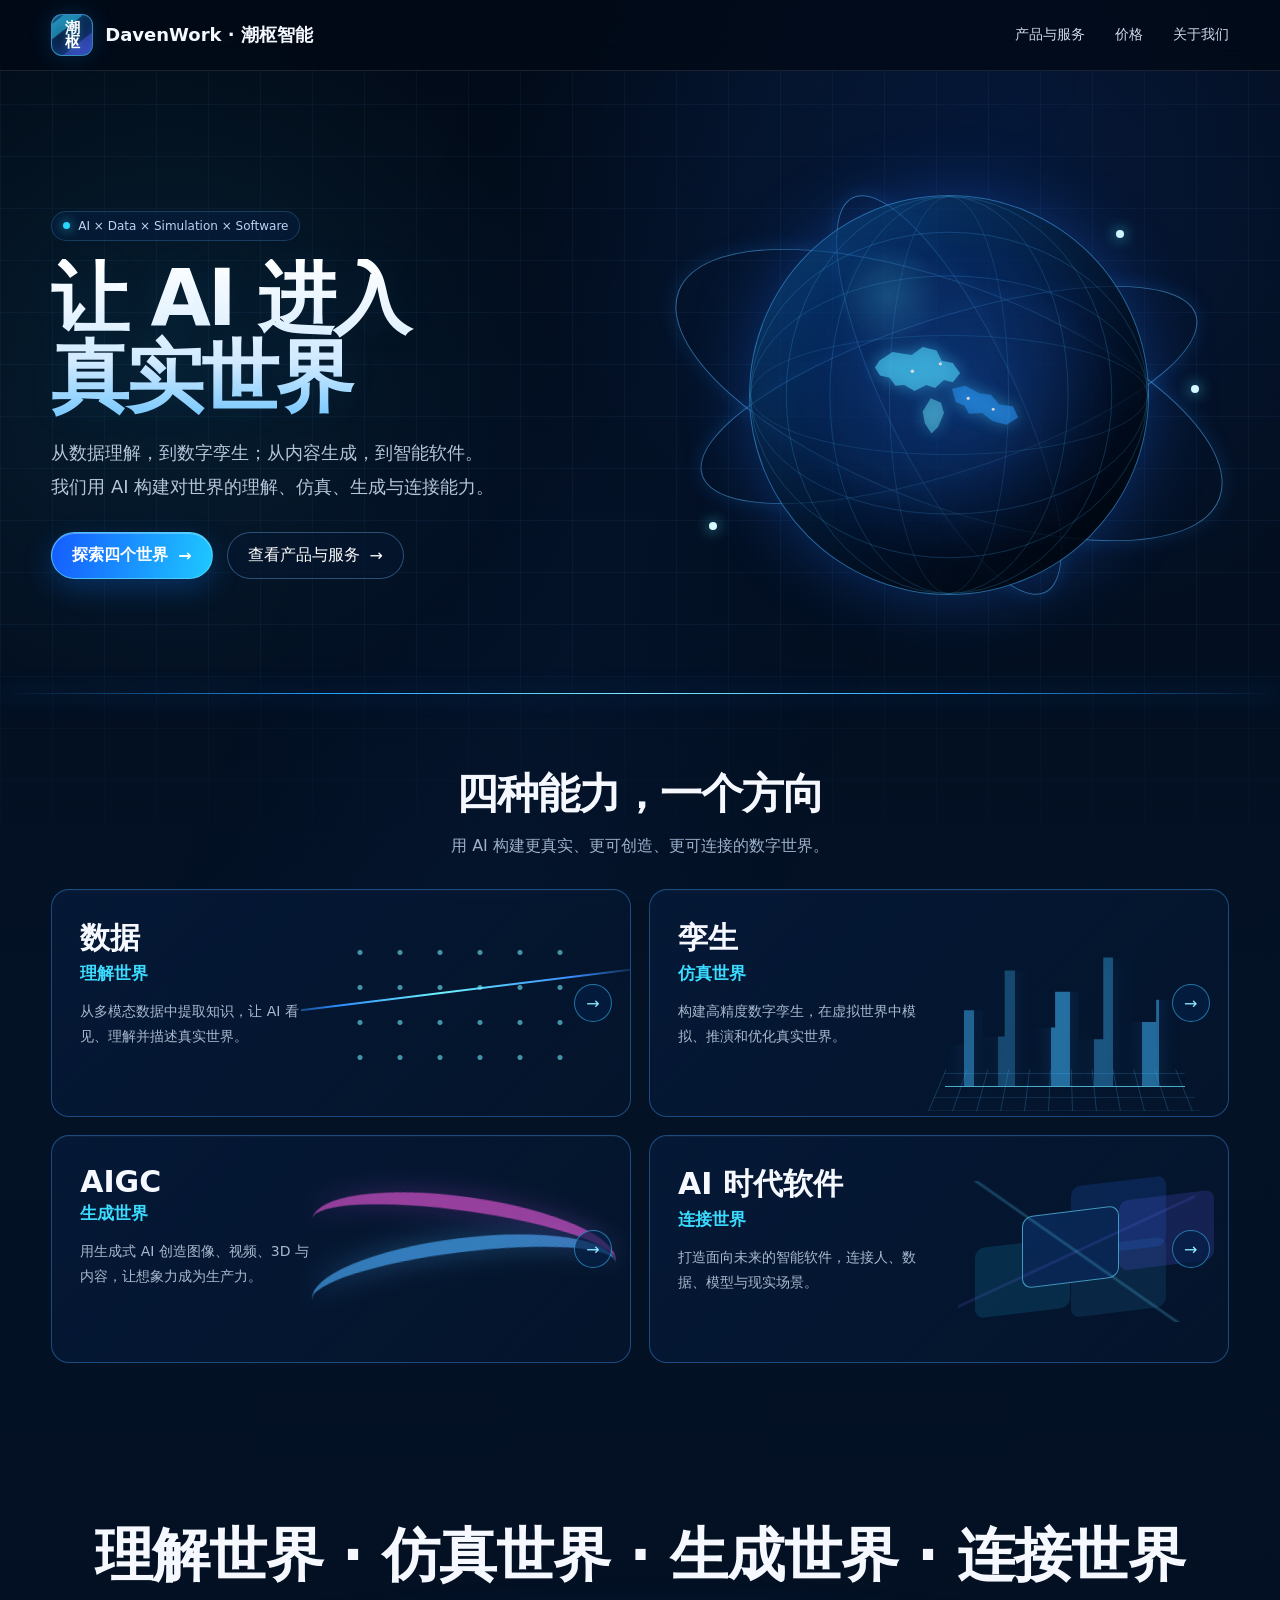
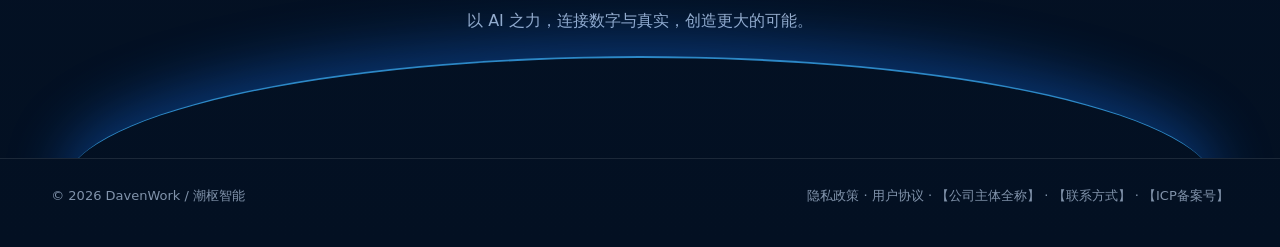
==== index.html @ 5b587795 "Initial site deploy" ====
<!doctype html>
<html lang="zh-CN">
<head>
<meta charset="utf-8">
<meta name="viewport" content="width=device-width,initial-scale=1">
<meta name="description" content="数据理解、数字孪生、AIGC 与 AI 时代软件。">
<title>DavenWork · 潮枢智能｜让 AI 进入真实世界</title>
<link rel="stylesheet" href="assets/style.css">
<link rel="icon" href="assets/favicon.svg" type="image/svg+xml"></head>
<body>
<header class="topbar">
  <div class="container nav">
    <a class="brand" href="index.html" aria-label="DavenWork 潮枢智能首页">
      <div class="brand-icon" aria-hidden="true"><span>潮</span><span>枢</span></div>
      <div class="brand-name">DavenWork · 潮枢智能</div>
    </a>
    <nav class="navlinks"><a class="" href="products.html">产品与服务</a><a class="" href="pricing.html">价格</a><a class="" href="about.html">关于我们</a></nav>
    <button class="mobile-menu" data-menu aria-label="打开菜单">☰</button>
  </div>
</header>

<main>
  <section class="container hero">
    <div class="hero-copy">
      <div class="badge"><span class="badge-dot"></span> AI × Data × Simulation × Software</div>
      <h1>让 AI 进入<br>真实世界</h1>
      <p>
        从数据理解，到数字孪生；从内容生成，到智能软件。<br>
        我们用 AI 构建对世界的理解、仿真、生成与连接能力。
      </p>
      <div class="hero-actions">
        <a class="btn primary" href="#worlds" data-scroll>探索四个世界 <span>→</span></a>
        <a class="btn" href="products.html">查看产品与服务 <span>→</span></a>
      </div>
    </div>

    <div class="hero-art" aria-hidden="true">
      <div class="globe-wrap">
        <div class="globe-glow"></div>
        <div class="orbit o1"></div><div class="orbit o2"></div><div class="orbit o3"></div>
        <div class="satellite s1"></div><div class="satellite s2"></div><div class="satellite s3"></div>
        <div class="globe">
          <span class="lat"></span><span class="lat"></span><span class="lat"></span>
          <span class="lon"></span><span class="lon"></span><span class="lon"></span>
          <svg class="land" viewBox="0 0 260 180" fill="none">
            <path d="M29 55L47 43L73 47L88 36L107 41L114 55L129 58L139 72L129 84L117 81L105 92L93 88L77 96L63 88L51 89L43 78L30 75L23 64Z" fill="#50D9FF" fill-opacity=".72"/>
            <path d="M128 93L146 89L165 99L181 101L192 114L211 117L218 132L202 142L183 137L169 126L151 127L145 116L133 111Z" fill="#2B9CFF" fill-opacity=".65"/>
            <path d="M99 106L113 112L117 126L109 145L100 154L91 140L88 124Z" fill="#6CE9FF" fill-opacity=".55"/>
            <circle cx="74" cy="69" r="2.4" fill="white"/><circle cx="112" cy="59" r="2.2" fill="white"/>
            <circle cx="150" cy="106" r="2.2" fill="white"/><circle cx="184" cy="121" r="2" fill="white"/>
          </svg>
        </div>
      </div>
    </div>
  </section>

  <div class="horizon"></div>

  <section id="worlds" class="container section">
    <div class="section-title">
      <h2>四种能力，一个方向</h2>
      <p>用 AI 构建更真实、更可创造、更可连接的数字世界。</p>
    </div>
    <div class="world-grid">
      <article class="world-card">
        <h3>数据</h3><div class="sub">理解世界</div>
        <p>从多模态数据中提取知识，让 AI 看见、理解并描述真实世界。</p>
        <div class="art data-lines"></div><div class="arrow-circle">→</div>
      </article>
      <article class="world-card">
        <h3>孪生</h3><div class="sub">仿真世界</div>
        <p>构建高精度数字孪生，在虚拟世界中模拟、推演和优化真实世界。</p>
        <div class="art twin-city"></div><div class="arrow-circle">→</div>
      </article>
      <article class="world-card">
        <h3>AIGC</h3><div class="sub">生成世界</div>
        <p>用生成式 AI 创造图像、视频、3D 与内容，让想象力成为生产力。</p>
        <div class="art gen-wave"></div><div class="arrow-circle">→</div>
      </article>
      <article class="world-card">
        <h3>AI 时代软件</h3><div class="sub">连接世界</div>
        <p>打造面向未来的智能软件，连接人、数据、模型与现实场景。</p>
        <div class="art soft-panels"></div><div class="arrow-circle">→</div>
      </article>
    </div>
  </section>

  <section class="closing">
    <div class="container">
      <h2>理解世界 · 仿真世界 · 生成世界 · 连接世界</h2>
      <p>以 AI 之力，连接数字与真实，创造更大的可能。</p>
    </div>
  </section>
</main>

<footer class="footer">
  <div class="container footer-row">
    <div>© 2026 DavenWork / 潮枢智能</div>
    <div>
      <a href="legal/privacy.html">隐私政策</a> ·
      <a href="legal/terms.html">用户协议</a> ·
      【公司主体全称】 · 【联系方式】 · 【ICP备案号】
    </div>
  </div>
</footer>
<script src="assets/app.js"></script>
</body></html>
---- assets/style.css ----
:root{
  --bg:#031022;
  --bg2:#06162c;
  --panel:rgba(7,25,52,.74);
  --panel2:rgba(10,34,68,.70);
  --line:rgba(99,184,255,.22);
  --line2:rgba(255,255,255,.10);
  --text:#f5f9ff;
  --muted:#9db0ca;
  --cyan:#29d8ff;
  --blue:#2477ff;
  --blue2:#0f4fd8;
  --violet:#8a6cff;
  --pink:#ff77d8;
  --green:#58e8b5;
  --shadow:0 22px 70px rgba(0,0,0,.32);
  --radius:22px;
}
*{box-sizing:border-box}
html{scroll-behavior:smooth}
body{
  margin:0;
  color:var(--text);
  font-family:Inter,system-ui,-apple-system,BlinkMacSystemFont,"Segoe UI","PingFang SC","Microsoft YaHei","Noto Sans CJK SC",sans-serif;
  background:
    radial-gradient(circle at 80% 8%,rgba(30,101,255,.13),transparent 25%),
    radial-gradient(circle at 13% 19%,rgba(41,216,255,.08),transparent 20%),
    linear-gradient(180deg,#020b18 0%,#041226 55%,#031022 100%);
  min-height:100vh;
}
body::before{
  content:"";
  position:fixed; inset:0; z-index:-2; pointer-events:none;
  background-image:
    linear-gradient(rgba(95,165,255,.055) 1px,transparent 1px),
    linear-gradient(90deg,rgba(95,165,255,.055) 1px,transparent 1px);
  background-size:52px 52px;
  mask-image:linear-gradient(to bottom,black 0 70%,transparent 100%);
}
body::after{
  content:""; position:fixed; inset:0; z-index:-1; pointer-events:none;
  background:linear-gradient(110deg,transparent 30%,rgba(37,115,255,.035) 50%,transparent 70%);
}
a{color:inherit;text-decoration:none}
button,input,select{font:inherit}
.container{width:min(1220px,92vw);margin:auto}
.topbar{
  position:sticky;top:0;z-index:60;
  background:rgba(2,9,22,.78);
  border-bottom:1px solid var(--line2);
  backdrop-filter:blur(16px);
}
.nav{
  height:70px;display:flex;align-items:center;justify-content:space-between;gap:24px;
}
.brand{display:flex;align-items:center;gap:12px;min-width:0}
.brand-icon{
  width:42px;height:42px;border-radius:11px;
  position:relative;display:flex;flex-direction:column;align-items:center;justify-content:center;
  border:1px solid rgba(82,205,255,.58);
  background:
    linear-gradient(145deg,rgba(62,208,255,.32),transparent 40%),
    linear-gradient(325deg,rgba(69,85,255,.42),transparent 50%),
    #071b3f;
  box-shadow:inset 0 0 20px rgba(34,160,255,.24),0 0 22px rgba(21,154,255,.20);
  overflow:hidden;
}
.brand-icon::before{
  content:"";position:absolute;width:52px;height:12px;left:-20px;top:6px;
  background:rgba(47,220,255,.45);transform:rotate(-38deg);filter:blur(.2px);
}
.brand-icon::after{
  content:"";position:absolute;width:55px;height:13px;right:-24px;bottom:5px;
  background:rgba(91,99,255,.40);transform:rotate(-38deg);
}
.brand-icon span{
  position:relative;z-index:2;line-height:.93;
  font-size:15px;font-weight:900;
  font-family:"Microsoft YaHei","PingFang SC","Noto Sans CJK SC",sans-serif;
  color:white;text-shadow:0 0 9px rgba(80,210,255,.5);
}
.brand-name{font-weight:850;font-size:18px;white-space:nowrap}
.navlinks{display:flex;align-items:center;gap:30px;color:#cfdaeb;font-size:14px}
.navlinks a{transition:.2s}
.navlinks a:hover,.navlinks a.active{color:white}
.mobile-menu{display:none;background:none;border:0;color:white;font-size:24px;cursor:pointer}
.btn{
  border:1px solid rgba(125,190,255,.35);
  color:white;padding:12px 20px;border-radius:999px;
  background:rgba(5,22,50,.50);cursor:pointer;display:inline-flex;align-items:center;gap:10px;
  transition:.25s;justify-content:center;
}
.btn:hover{transform:translateY(-2px);border-color:rgba(88,209,255,.7)}
.btn.primary{
  background:linear-gradient(100deg,#155cff,#1ec8ff);
  border-color:rgba(92,221,255,.72);
  box-shadow:0 10px 28px rgba(20,118,255,.27),inset 0 1px rgba(255,255,255,.30);
  font-weight:760;
}
.btn.small{padding:9px 15px;font-size:13px}
.btn.disabled{opacity:.55;cursor:not-allowed;pointer-events:none}
.badge{
  display:inline-flex;align-items:center;gap:8px;padding:7px 11px;border-radius:999px;
  border:1px solid var(--line);background:rgba(7,30,63,.56);color:#bcd3f4;font-size:12px;
}
.badge-dot{width:7px;height:7px;background:var(--cyan);border-radius:50%;box-shadow:0 0 12px var(--cyan)}
.hero{
  min-height:620px;display:grid;grid-template-columns:1.02fr .98fr;align-items:center;
  gap:36px;padding:74px 0 48px;position:relative;
}
.hero-copy h1{
  margin:18px 0 18px;
  font-size:clamp(52px,6.1vw,86px);line-height:1.02;letter-spacing:-3px;
  background:linear-gradient(180deg,#fff 5%,#d7edff 65%,#77c9ff 100%);
  -webkit-background-clip:text;background-clip:text;color:transparent;
  text-shadow:0 0 40px rgba(61,165,255,.08);
}
.hero-copy p{color:#b7c5da;font-size:18px;line-height:1.9;margin:0;max-width:690px}
.hero-actions{display:flex;gap:14px;flex-wrap:wrap;margin-top:28px}
.hero-art{position:relative;height:500px;display:flex;align-items:center;justify-content:center}
.globe-wrap{position:relative;width:min(500px,44vw);aspect-ratio:1}
.globe-glow{
  position:absolute;inset:4%;border-radius:50%;
  background:radial-gradient(circle,rgba(31,139,255,.28),rgba(31,139,255,.02) 58%,transparent 70%);
  filter:blur(18px);
}
.globe{
  position:absolute;inset:10%;border-radius:50%;
  border:1px solid rgba(72,182,255,.5);
  background:
    radial-gradient(circle at 35% 25%,rgba(85,221,255,.20),transparent 13%),
    radial-gradient(circle at 55% 50%,rgba(31,92,211,.22),transparent 56%),
    linear-gradient(135deg,rgba(12,68,153,.5),rgba(2,11,31,.78));
  box-shadow:inset -38px -50px 90px rgba(0,0,0,.6),inset 20px 20px 65px rgba(38,192,255,.12),0 0 70px rgba(33,111,255,.30);
  overflow:hidden;
}
.globe .lat,.globe .lon{position:absolute;inset:0;border:1px solid rgba(74,189,255,.23);border-radius:50%}
.globe .lat:nth-child(1){transform:scaleY(.30)}
.globe .lat:nth-child(2){transform:scaleY(.60)}
.globe .lat:nth-child(3){transform:scaleY(.82)}
.globe .lon:nth-child(4){transform:scaleX(.30)}
.globe .lon:nth-child(5){transform:scaleX(.60)}
.globe .lon:nth-child(6){transform:scaleX(.82)}
.globe .land{
  position:absolute;left:27%;top:27%;width:48%;height:42%;
  opacity:.82;filter:drop-shadow(0 0 8px rgba(66,203,255,.8));
}
.orbit{
  position:absolute;left:50%;top:50%;border:1px solid rgba(91,190,255,.50);border-radius:50%;
  transform:translate(-50%,-50%) rotate(-18deg);box-shadow:0 0 20px rgba(45,148,255,.17);
}
.orbit.o1{width:104%;height:31%}
.orbit.o2{width:116%;height:44%;transform:translate(-50%,-50%) rotate(21deg)}
.orbit.o3{width:88%;height:26%;transform:translate(-50%,-50%) rotate(64deg)}
.satellite{position:absolute;width:8px;height:8px;border-radius:50%;background:#d8fbff;box-shadow:0 0 14px #4ce3ff}
.s1{top:17%;right:15%}.s2{bottom:23%;left:2%}.s3{top:48%;right:0}
.horizon{
  height:1px;background:linear-gradient(90deg,transparent,#219cff 25%,#7feaff 50%,#219cff 75%,transparent);
  box-shadow:0 0 22px #1478ff;
}
.section{padding:72px 0}
.section-title{text-align:center;margin-bottom:30px}
.section-title h2{font-size:42px;margin:0 0 10px;letter-spacing:-1.2px}
.section-title p{margin:0;color:var(--muted);line-height:1.7}
.world-grid{display:grid;grid-template-columns:1fr 1fr;gap:18px}
.world-card{
  min-height:228px;border:1px solid rgba(66,164,255,.38);border-radius:18px;overflow:hidden;
  background:linear-gradient(135deg,rgba(5,25,55,.94),rgba(5,21,45,.75));
  position:relative;padding:28px;box-shadow:inset 0 1px rgba(255,255,255,.03);transition:.28s;
}
.world-card:hover{transform:translateY(-5px);box-shadow:var(--shadow);border-color:rgba(61,201,255,.65)}
.world-card h3{font-size:30px;margin:0 0 3px}
.world-card .sub{font-size:17px;color:#3bdcff;font-weight:760}
.world-card p{color:#a9b9ce;max-width:46%;line-height:1.75;font-size:14px}
.world-card .art{position:absolute;right:0;top:0;width:57%;height:100%;overflow:hidden}
.arrow-circle{
  position:absolute;right:18px;top:50%;transform:translateY(-50%);width:38px;height:38px;border-radius:50%;
  border:1px solid rgba(60,194,255,.55);display:flex;align-items:center;justify-content:center;color:#8deaff;
  background:rgba(4,32,69,.65);z-index:3;
}
.data-lines::before{
  content:"";position:absolute;left:-10%;right:-5%;top:44%;height:2px;
  background:linear-gradient(90deg,transparent,#2e8cff 18%,#6df5ff 45%,#3a8fff 80%,transparent);
  box-shadow:
    0 -24px 0 -1px rgba(31,119,255,.32),
    0 24px 0 -1px rgba(70,213,255,.27),
    0 -52px 0 -1px rgba(41,101,255,.18),
    0 52px 0 -1px rgba(41,101,255,.18);
  transform:rotate(-7deg);
}
.data-lines::after{
  content:"";position:absolute;inset:20% 12%;
  background-image:radial-gradient(circle,#74efff 0 2px,transparent 3px);
  background-size:40px 35px;opacity:.58;
}
.twin-city{perspective:500px}
.twin-city::before{
  content:"";position:absolute;left:14%;right:13%;bottom:13%;height:58%;
  background:
    linear-gradient(90deg,transparent 0 8%,rgba(64,186,255,.45) 8% 12%,transparent 12% 22%,rgba(64,186,255,.28) 22% 29%,transparent 29% 44%,rgba(64,186,255,.50) 44% 52%,transparent 52% 62%,rgba(64,186,255,.35) 62% 70%,transparent 70% 82%,rgba(64,186,255,.48) 82% 89%,transparent 89%);
  clip-path:polygon(0 100%,0 68%,8% 68%,8% 42%,16% 42%,16% 62%,25% 62%,25% 12%,36% 12%,36% 55%,46% 55%,46% 28%,56% 28%,56% 64%,66% 64%,66% 2%,78% 2%,78% 51%,88% 51%,88% 34%,100% 34%,100% 100%);
  border-bottom:1px solid #66dfff;filter:drop-shadow(0 0 10px rgba(55,161,255,.32));
}
.twin-city::after{
  content:"";position:absolute;left:9%;right:8%;bottom:2%;height:36%;
  background:
    repeating-linear-gradient(90deg,rgba(70,185,255,.22) 0 1px,transparent 1px 24px),
    repeating-linear-gradient(0deg,rgba(70,185,255,.20) 0 1px,transparent 1px 24px);
  transform:rotateX(67deg);transform-origin:bottom;
}
.gen-wave::before,.gen-wave::after{
  content:"";position:absolute;left:3%;right:4%;top:45%;height:32%;
  border-radius:50%;
  border-top:14px solid rgba(76,174,255,.62);
  filter:drop-shadow(0 0 13px rgba(79,178,255,.6));
  transform:rotate(-7deg);
}
.gen-wave::after{
  top:27%;border-top-color:rgba(240,91,222,.58);transform:rotate(8deg);
  filter:drop-shadow(0 0 12px rgba(218,87,255,.45));
}
.soft-panels::before{
  content:"";position:absolute;width:95px;height:70px;right:33%;top:33%;
  border:1px solid rgba(97,214,255,.65);border-radius:10px;background:rgba(38,121,255,.18);
  box-shadow:
    48px -25px 0 -1px rgba(38,121,255,.16),
    96px -5px 0 -1px rgba(100,95,255,.18),
    -48px 25px 0 -1px rgba(27,198,255,.13),
    48px 36px 0 -1px rgba(51,178,255,.11);
  transform:skewY(-7deg);
}
.soft-panels::after{
  content:"";position:absolute;left:18%;right:10%;top:20%;bottom:18%;
  background:
    linear-gradient(35deg,transparent 49%,rgba(89,216,255,.38) 50%,transparent 51%),
    linear-gradient(-25deg,transparent 49%,rgba(112,112,255,.28) 50%,transparent 51%);
  opacity:.7;
}
.closing{
  text-align:center;padding:82px 20px 110px;position:relative;overflow:hidden
}
.closing::before{
  content:"";position:absolute;left:5%;right:5%;bottom:-160px;height:260px;border-radius:50% 50% 0 0;
  border-top:2px solid rgba(59,177,255,.75);
  box-shadow:0 -18px 55px rgba(19,119,255,.35);
}
.closing h2{font-size:clamp(34px,5vw,58px);margin:0 0 14px;letter-spacing:-1px}
.closing p{color:var(--muted)}
.footer{border-top:1px solid var(--line2);padding:28px 0 42px;color:#8193ab;font-size:13px}
.footer-row{display:flex;justify-content:space-between;gap:20px;flex-wrap:wrap}
.page-hero{padding:88px 0 36px;text-align:center}
.page-hero h1{font-size:48px;margin:0 0 14px}
.page-hero p{max-width:720px;margin:auto;color:var(--muted);line-height:1.8}
.cards3{display:grid;grid-template-columns:repeat(3,1fr);gap:18px}
.product-card,.price-card,.content-card{
  border:1px solid var(--line);border-radius:var(--radius);padding:25px;background:var(--panel);box-shadow:inset 0 1px rgba(255,255,255,.025)
}
.product-card h3,.price-card h3{margin:16px 0 8px;font-size:22px}
.product-card p,.price-card p,.content-card p{color:var(--muted);line-height:1.75}
.product-icon{
  width:46px;height:46px;border-radius:14px;display:flex;align-items:center;justify-content:center;
  background:linear-gradient(145deg,rgba(41,216,255,.25),rgba(57,79,255,.25));border:1px solid var(--line);
  font-size:22px
}
.price{font-size:38px;font-weight:850;margin:20px 0 4px}
.price small{font-size:14px;font-weight:500;color:var(--muted)}
.features{list-style:none;padding:0;margin:18px 0 24px;color:#b5c4d7;line-height:2}
.features li::before{content:"✓";color:#5de4c1;margin-right:8px}
.checkout-grid{display:grid;grid-template-columns:1fr .85fr;gap:22px;align-items:start}
.form-card,.summary-card{
  border:1px solid var(--line);border-radius:var(--radius);padding:26px;background:var(--panel)
}
.form-row{display:grid;grid-template-columns:1fr 1fr;gap:14px}
.field{margin-bottom:16px}
.field label{display:block;font-size:13px;color:#b9c7d9;margin-bottom:7px}
.field input,.field select{
  width:100%;border:1px solid rgba(116,169,227,.28);border-radius:12px;padding:12px 13px;
  color:white;background:#07172e;outline:none
}
.field input:focus,.field select:focus{border-color:#2dd7ff;box-shadow:0 0 0 3px rgba(45,215,255,.08)}
.summary-line{display:flex;justify-content:space-between;gap:20px;padding:10px 0;color:#aebdd0;border-bottom:1px dashed rgba(255,255,255,.08)}
.summary-line.total{font-size:21px;color:white;border-bottom:0;padding-top:18px}
.notice{
  border:1px solid rgba(255,208,91,.27);background:rgba(120,83,13,.15);color:#e5c77e;
  border-radius:13px;padding:12px 14px;font-size:13px;line-height:1.6
}
.two-col{display:grid;grid-template-columns:1fr 1fr;gap:20px}
.legal{max-width:900px;margin:auto}
.legal h2{margin-top:36px}.legal p,.legal li{color:#b0bed0;line-height:1.85}
.toast{
  position:fixed;right:22px;bottom:22px;z-index:100;padding:13px 16px;border-radius:12px;
  background:#0c2448;border:1px solid rgba(60,198,255,.45);color:white;box-shadow:var(--shadow);
  opacity:0;transform:translateY(10px);pointer-events:none;transition:.25s
}
.toast.show{opacity:1;transform:translateY(0)}
@media(max-width:900px){
  .navlinks{display:none;position:absolute;left:0;right:0;top:70px;background:rgba(3,12,27,.98);padding:18px 4vw;flex-direction:column;align-items:flex-start}
  .navlinks.open{display:flex}.mobile-menu{display:block}
  .hero{grid-template-columns:1fr;padding-top:58px}.hero-art{height:410px}
  .globe-wrap{width:min(430px,85vw)}
  .world-grid,.cards3,.checkout-grid,.two-col{grid-template-columns:1fr}
  .world-card p{max-width:54%}
  .brand-name{font-size:16px}
}
@media(max-width:560px){
  .hero-copy h1{font-size:47px;letter-spacing:-2px}
  .hero-copy p{font-size:16px}.hero-art{height:350px}
  .world-card{min-height:250px}.world-card p{max-width:65%}.world-card .art{opacity:.72;width:66%}
  .form-row{grid-template-columns:1fr}.page-hero h1{font-size:38px}
}
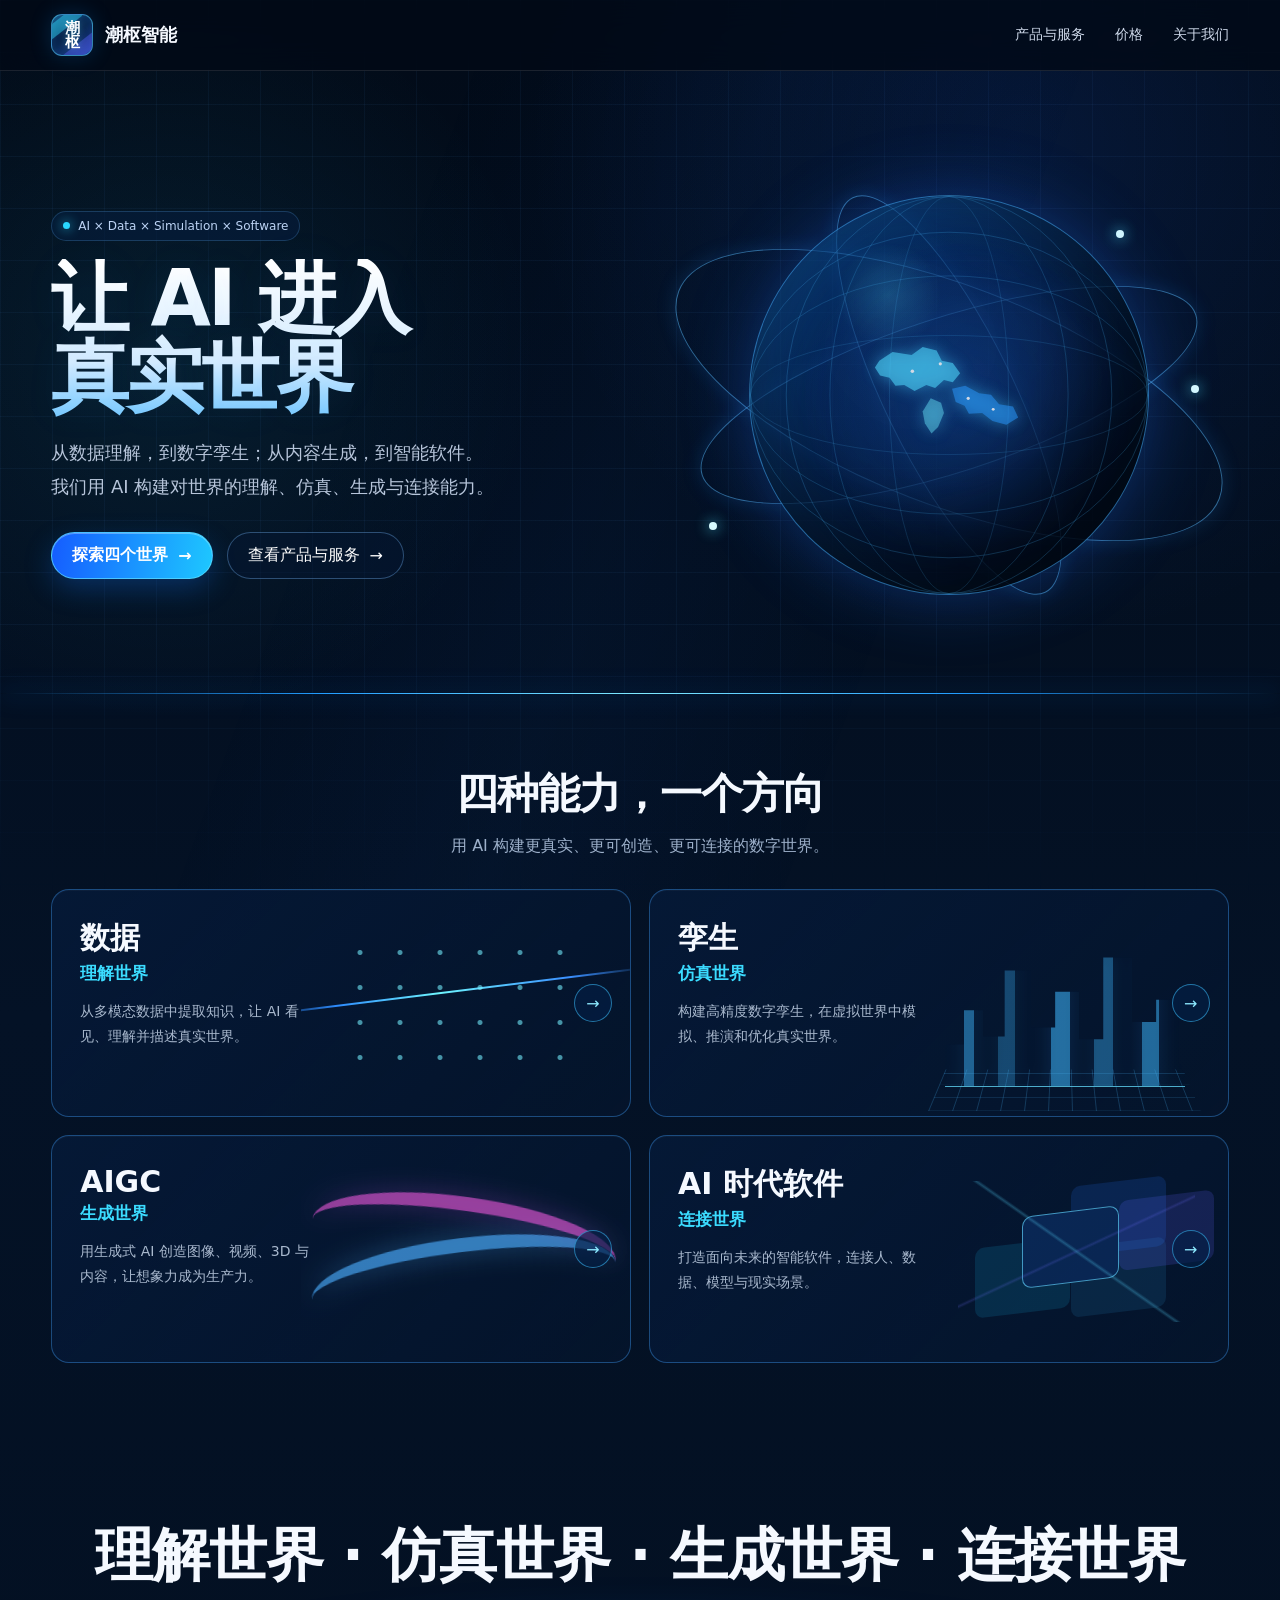
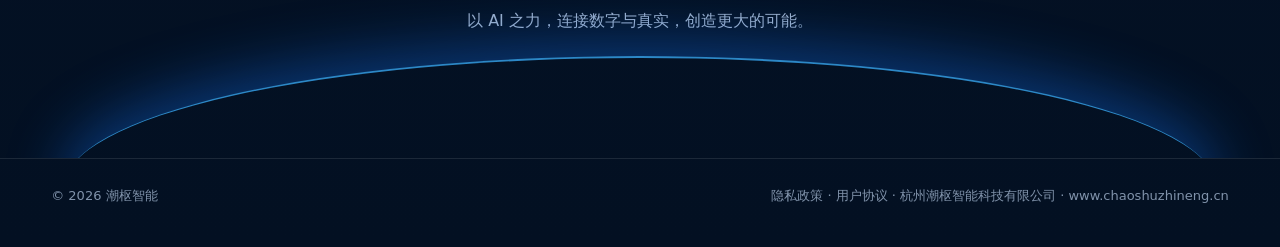
==== commit ecd442c3: "Update branding: remove DavenWork, set company name and domain" ====
--- a/index.html
+++ b/index.html
@@ -4,15 +4,15 @@
 <meta charset="utf-8">
 <meta name="viewport" content="width=device-width,initial-scale=1">
 <meta name="description" content="数据理解、数字孪生、AIGC 与 AI 时代软件。">
-<title>DavenWork · 潮枢智能｜让 AI 进入真实世界</title>
+<title>潮枢智能｜让 AI 进入真实世界</title>
 <link rel="stylesheet" href="assets/style.css">
 <link rel="icon" href="assets/favicon.svg" type="image/svg+xml"></head>
 <body>
 <header class="topbar">
   <div class="container nav">
-    <a class="brand" href="index.html" aria-label="DavenWork 潮枢智能首页">
+    <a class="brand" href="index.html" aria-label="潮枢智能首页">
       <div class="brand-icon" aria-hidden="true"><span>潮</span><span>枢</span></div>
-      <div class="brand-name">DavenWork · 潮枢智能</div>
+      <div class="brand-name">潮枢智能</div>
     </a>
     <nav class="navlinks"><a class="" href="products.html">产品与服务</a><a class="" href="pricing.html">价格</a><a class="" href="about.html">关于我们</a></nav>
     <button class="mobile-menu" data-menu aria-label="打开菜单">☰</button>
@@ -95,11 +95,11 @@
 
 <footer class="footer">
   <div class="container footer-row">
-    <div>© 2026 DavenWork / 潮枢智能</div>
+    <div>© 2026 潮枢智能</div>
     <div>
       <a href="legal/privacy.html">隐私政策</a> ·
       <a href="legal/terms.html">用户协议</a> ·
-      【公司主体全称】 · 【联系方式】 · 【ICP备案号】
+      杭州潮枢智能科技有限公司 · www.chaoshuzhineng.cn
     </div>
   </div>
 </footer>
